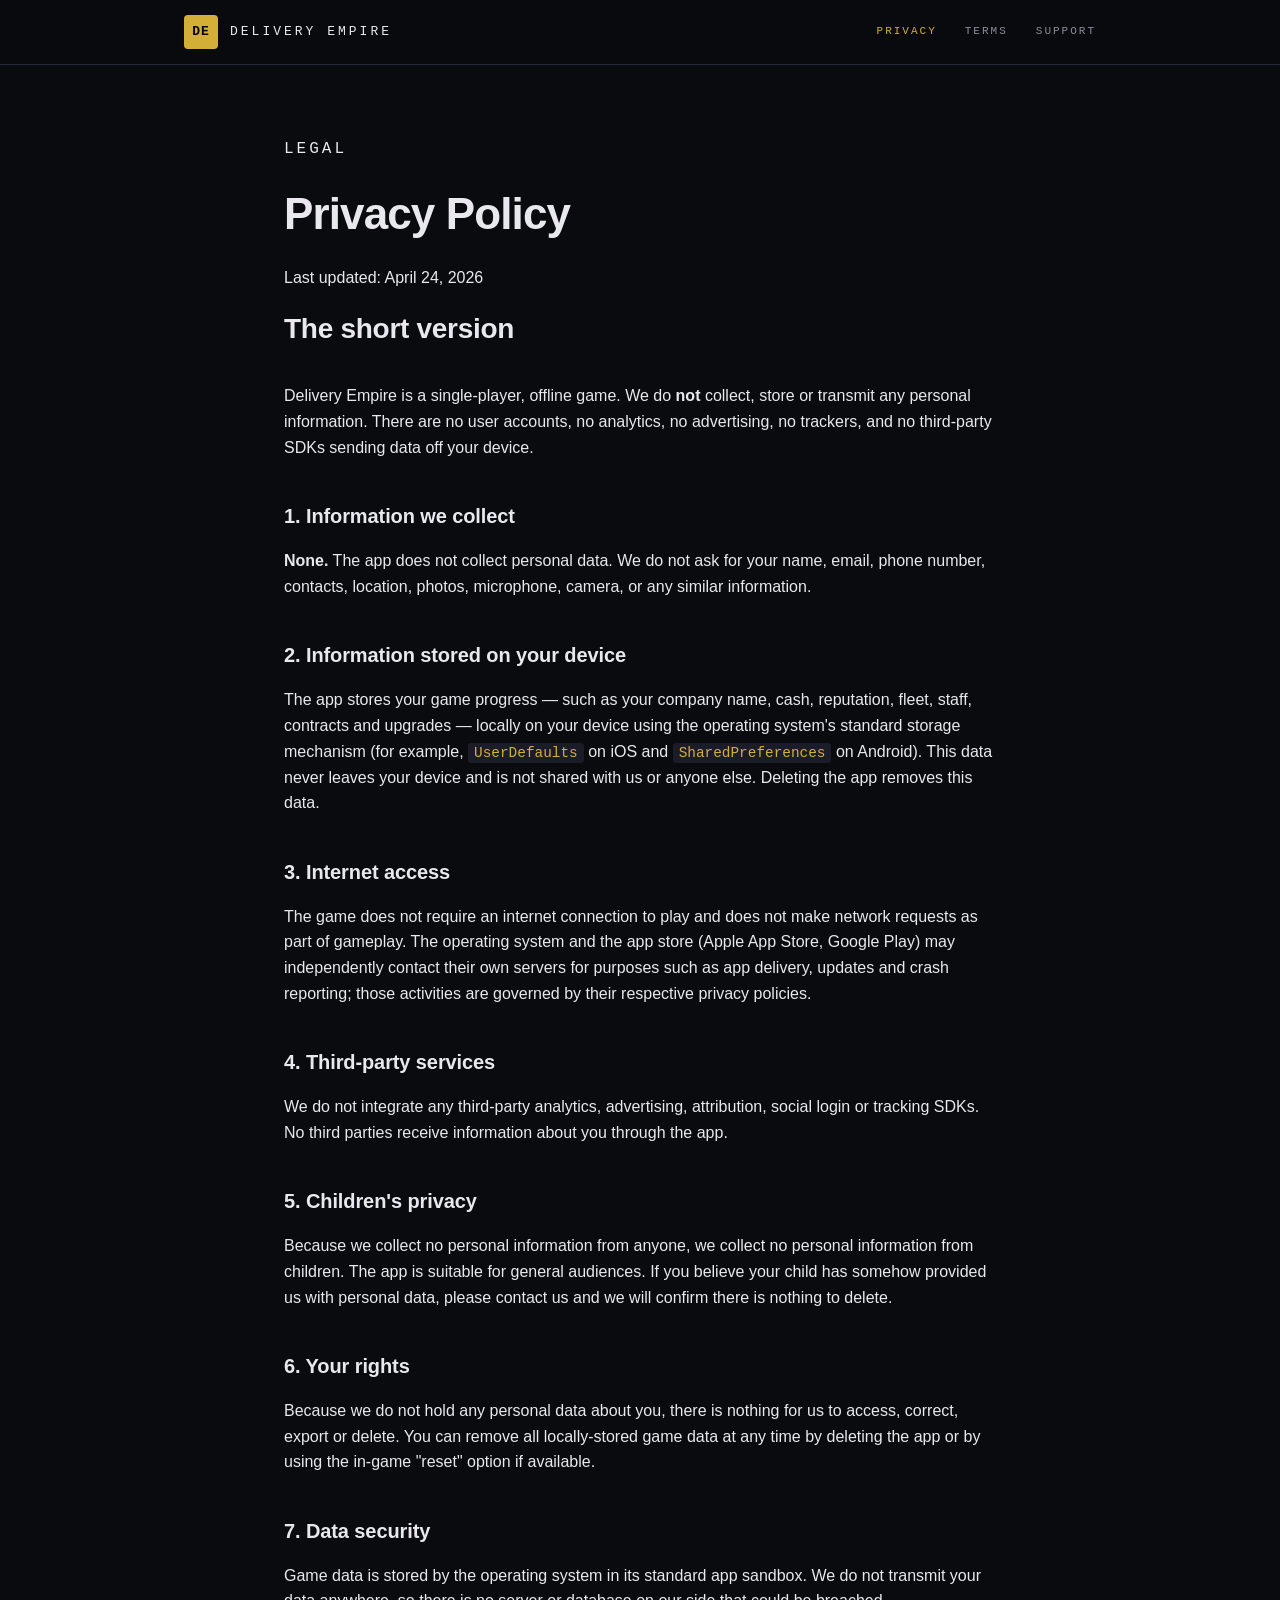
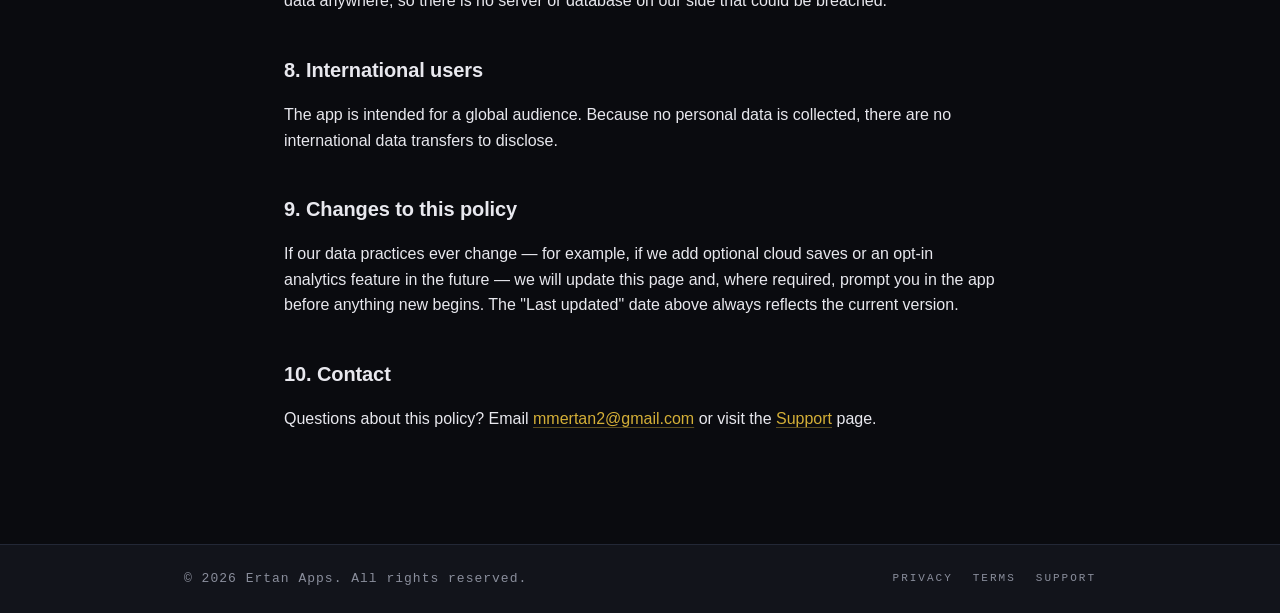
==== privacy.html @ a55fd9c7 "Initial site: landing, privacy, terms, support" ====
<!DOCTYPE html>
<html lang="en">
<head>
<meta charset="UTF-8">
<meta name="viewport" content="width=device-width, initial-scale=1.0">
<meta name="description" content="Privacy Policy for Delivery Empire.">
<title>Privacy Policy — Delivery Empire</title>
<link rel="stylesheet" href="style.css">
</head>
<body>
<header class="site-header">
  <div class="container header-row">
    <a class="brand" href="index.html">
      <span class="brand-mark">DE</span>
      <span class="brand-name">DELIVERY&nbsp;EMPIRE</span>
    </a>
    <nav class="site-nav">
      <a href="privacy.html" class="active">Privacy</a>
      <a href="terms.html">Terms</a>
      <a href="support.html">Support</a>
    </nav>
  </div>
</header>

<main>
  <article class="doc container">
    <p class="eyebrow">LEGAL</p>
    <h1>Privacy Policy</h1>
    <p class="muted">Last updated: April 24, 2026</p>

    <h2>The short version</h2>
    <p>
      Delivery Empire is a single-player, offline game. We do <strong>not</strong>
      collect, store or transmit any personal information. There are no user
      accounts, no analytics, no advertising, no trackers, and no third-party
      SDKs sending data off your device.
    </p>

    <h2>1. Information we collect</h2>
    <p>
      <strong>None.</strong> The app does not collect personal data. We do not
      ask for your name, email, phone number, contacts, location, photos,
      microphone, camera, or any similar information.
    </p>

    <h2>2. Information stored on your device</h2>
    <p>
      The app stores your game progress — such as your company name, cash,
      reputation, fleet, staff, contracts and upgrades — locally on your
      device using the operating system's standard storage mechanism
      (for example, <code>UserDefaults</code> on iOS and
      <code>SharedPreferences</code> on Android). This data never leaves your
      device and is not shared with us or anyone else. Deleting the app
      removes this data.
    </p>

    <h2>3. Internet access</h2>
    <p>
      The game does not require an internet connection to play and does not
      make network requests as part of gameplay. The operating system and the
      app store (Apple App Store, Google Play) may independently contact their
      own servers for purposes such as app delivery, updates and crash
      reporting; those activities are governed by their respective privacy
      policies.
    </p>

    <h2>4. Third-party services</h2>
    <p>
      We do not integrate any third-party analytics, advertising, attribution,
      social login or tracking SDKs. No third parties receive information
      about you through the app.
    </p>

    <h2>5. Children's privacy</h2>
    <p>
      Because we collect no personal information from anyone, we collect no
      personal information from children. The app is suitable for general
      audiences. If you believe your child has somehow provided us with
      personal data, please contact us and we will confirm there is nothing
      to delete.
    </p>

    <h2>6. Your rights</h2>
    <p>
      Because we do not hold any personal data about you, there is nothing
      for us to access, correct, export or delete. You can remove all
      locally-stored game data at any time by deleting the app or by using
      the in-game "reset" option if available.
    </p>

    <h2>7. Data security</h2>
    <p>
      Game data is stored by the operating system in its standard app
      sandbox. We do not transmit your data anywhere, so there is no server
      or database on our side that could be breached.
    </p>

    <h2>8. International users</h2>
    <p>
      The app is intended for a global audience. Because no personal data is
      collected, there are no international data transfers to disclose.
    </p>

    <h2>9. Changes to this policy</h2>
    <p>
      If our data practices ever change — for example, if we add optional
      cloud saves or an opt-in analytics feature in the future — we will
      update this page and, where required, prompt you in the app before
      anything new begins. The "Last updated" date above always reflects the
      current version.
    </p>

    <h2>10. Contact</h2>
    <p>
      Questions about this policy? Email
      <a href="mailto:mmertan2@gmail.com">mmertan2@gmail.com</a>
      or visit the <a href="support.html">Support</a> page.
    </p>
  </article>
</main>

<footer class="site-footer">
  <div class="container footer-row">
    <p>&copy; <span id="year"></span> Ertan Apps. All rights reserved.</p>
    <nav>
      <a href="privacy.html">Privacy</a>
      <a href="terms.html">Terms</a>
      <a href="support.html">Support</a>
    </nav>
  </div>
</footer>

<script>document.getElementById('year').textContent = new Date().getFullYear();</script>
</body>
</html>
---- style.css ----
/* Delivery Empire — site stylesheet
   Dark, monospaced, gold-accented to match the in-game design system. */

:root {
  --bg:          #0a0b0f;
  --bg-raised:  #12141b;
  --bg-soft:    #1a1d27;
  --border:     #232836;
  --border-soft:#1a1d27;
  --text:       #e8e8ee;
  --dim:        #8a8e9c;
  --dim-2:      #5a5e6c;
  --gold:       #d4af37;
  --gold-soft:  #b88f1f;
  --purple:     #8a6fd8;
  --red:        #d04a4a;
}

* { box-sizing: border-box; }

html, body {
  margin: 0;
  padding: 0;
  background: var(--bg);
  color: var(--text);
  font-family: -apple-system, BlinkMacSystemFont, "Segoe UI", Roboto, Helvetica, Arial, sans-serif;
  font-size: 16px;
  line-height: 1.6;
  -webkit-font-smoothing: antialiased;
  -moz-osx-font-smoothing: grayscale;
}

body {
  display: flex;
  flex-direction: column;
  min-height: 100vh;
}

main { flex: 1; }

.container {
  max-width: 960px;
  margin: 0 auto;
  padding: 0 24px;
}

/* ---------- Header ---------- */

.site-header {
  border-bottom: 1px solid var(--border);
  background: rgba(10, 11, 15, 0.85);
  backdrop-filter: blur(8px);
  position: sticky;
  top: 0;
  z-index: 10;
}

.header-row {
  display: flex;
  align-items: center;
  justify-content: space-between;
  height: 64px;
}

.brand {
  display: flex;
  align-items: center;
  gap: 12px;
  text-decoration: none;
  color: var(--text);
}

.brand-mark {
  width: 34px;
  height: 34px;
  display: inline-flex;
  align-items: center;
  justify-content: center;
  background: var(--gold);
  color: #000;
  font-family: "SF Mono", Menlo, Consolas, monospace;
  font-weight: 700;
  font-size: 13px;
  letter-spacing: 1px;
  border-radius: 4px;
}

.brand-name {
  font-family: "SF Mono", Menlo, Consolas, monospace;
  font-size: 13px;
  letter-spacing: 3px;
  color: var(--text);
}

.site-nav {
  display: flex;
  gap: 28px;
}

.site-nav a {
  font-family: "SF Mono", Menlo, Consolas, monospace;
  font-size: 11px;
  letter-spacing: 2px;
  text-transform: uppercase;
  color: var(--dim);
  text-decoration: none;
  transition: color 0.15s ease;
}

.site-nav a:hover,
.site-nav a.active {
  color: var(--gold);
}

/* ---------- Hero ---------- */

.hero {
  padding: 96px 0 72px;
  border-bottom: 1px solid var(--border-soft);
  background:
    radial-gradient(ellipse at 20% 0%, rgba(212, 175, 55, 0.08), transparent 60%),
    radial-gradient(ellipse at 80% 100%, rgba(138, 111, 216, 0.06), transparent 60%);
}

.eyebrow {
  font-family: "SF Mono", Menlo, Consolas, monospace;
  font-size: 11px;
  letter-spacing: 3px;
  text-transform: uppercase;
  color: var(--gold);
  margin: 0 0 16px;
}

.hero h1 {
  font-size: clamp(36px, 6vw, 64px);
  line-height: 1.05;
  margin: 0 0 24px;
  letter-spacing: -0.02em;
  font-weight: 700;
}

.lede {
  font-size: 18px;
  color: var(--dim);
  max-width: 640px;
  margin: 0 0 32px;
}

.lede.muted { color: var(--dim); }

.cta-row {
  display: flex;
  flex-wrap: wrap;
  gap: 12px;
  margin-bottom: 24px;
}

.btn {
  display: inline-block;
  padding: 12px 24px;
  font-family: "SF Mono", Menlo, Consolas, monospace;
  font-size: 12px;
  letter-spacing: 2px;
  text-transform: uppercase;
  text-decoration: none;
  border-radius: 4px;
  border: 1px solid transparent;
  transition: background 0.15s ease, border-color 0.15s ease, color 0.15s ease;
  cursor: pointer;
}

.btn-primary {
  background: var(--gold);
  color: #000;
}
.btn-primary:hover { background: var(--gold-soft); }

.btn-ghost {
  background: transparent;
  color: var(--text);
  border-color: var(--border);
}
.btn-ghost:hover { border-color: var(--gold); color: var(--gold); }

.btn-disabled {
  background: var(--bg-soft);
  color: var(--dim-2);
  border-color: var(--border);
  cursor: not-allowed;
}

.platforms {
  font-family: "SF Mono", Menlo, Consolas, monospace;
  font-size: 11px;
  letter-spacing: 3px;
  color: var(--dim-2);
  margin: 24px 0 0;
}

/* ---------- Features ---------- */

.features {
  padding: 80px 0;
  border-bottom: 1px solid var(--border-soft);
}

.features h2,
.download h2,
.doc h1 + p + h2:first-of-type {
  font-size: 28px;
  margin: 0 0 32px;
  letter-spacing: -0.01em;
}

.feature-grid {
  display: grid;
  grid-template-columns: repeat(auto-fit, minmax(260px, 1fr));
  gap: 20px;
}

.feature {
  background: var(--bg-raised);
  border: 1px solid var(--border);
  border-radius: 6px;
  padding: 24px;
  transition: border-color 0.15s ease;
}
.feature:hover { border-color: var(--gold); }

.feature h3 {
  margin: 0 0 8px;
  font-size: 16px;
  color: var(--gold);
  font-family: "SF Mono", Menlo, Consolas, monospace;
  letter-spacing: 1px;
}

.feature p {
  margin: 0;
  color: var(--dim);
  font-size: 14px;
}

/* ---------- Download ---------- */

.download {
  padding: 80px 0;
  text-align: center;
}

/* ---------- Doc pages (privacy, terms, support) ---------- */

.doc {
  max-width: 760px;
  padding-top: 72px;
  padding-bottom: 96px;
}

.doc h1 {
  font-size: clamp(32px, 5vw, 44px);
  margin: 0 0 8px;
  letter-spacing: -0.02em;
}

.doc h2 {
  font-size: 20px;
  margin: 40px 0 12px;
  letter-spacing: -0.005em;
  color: var(--text);
}

.doc h3 {
  font-size: 16px;
  margin: 24px 0 8px;
  color: var(--gold);
}

.doc p,
.doc li {
  color: var(--text);
  font-size: 16px;
}

.doc ul {
  padding-left: 20px;
  color: var(--text);
}

.doc li + li { margin-top: 6px; }

.doc a {
  color: var(--gold);
  text-decoration: underline;
  text-underline-offset: 3px;
  text-decoration-color: rgba(212, 175, 55, 0.4);
}
.doc a:hover { text-decoration-color: var(--gold); }

.doc code {
  font-family: "SF Mono", Menlo, Consolas, monospace;
  background: var(--bg-soft);
  padding: 2px 6px;
  border-radius: 3px;
  font-size: 0.9em;
  color: var(--gold);
}

.muted { color: var(--dim); }

/* ---------- Footer ---------- */

.site-footer {
  border-top: 1px solid var(--border);
  background: var(--bg-raised);
  padding: 24px 0;
  margin-top: auto;
}

.footer-row {
  display: flex;
  flex-wrap: wrap;
  gap: 16px;
  align-items: center;
  justify-content: space-between;
}

.site-footer p {
  margin: 0;
  color: var(--dim);
  font-size: 13px;
  font-family: "SF Mono", Menlo, Consolas, monospace;
  letter-spacing: 1px;
}

.site-footer nav {
  display: flex;
  gap: 20px;
}

.site-footer nav a {
  color: var(--dim);
  text-decoration: none;
  font-family: "SF Mono", Menlo, Consolas, monospace;
  font-size: 11px;
  letter-spacing: 2px;
  text-transform: uppercase;
}
.site-footer nav a:hover { color: var(--gold); }

/* ---------- Small screens ---------- */

@media (max-width: 600px) {
  .header-row { height: 56px; }
  .site-nav { gap: 16px; }
  .site-nav a { font-size: 10px; letter-spacing: 1.5px; }
  .brand-name { display: none; }
  .hero { padding: 64px 0 48px; }
  .features, .download { padding: 56px 0; }
  .doc { padding-top: 48px; padding-bottom: 64px; }
}
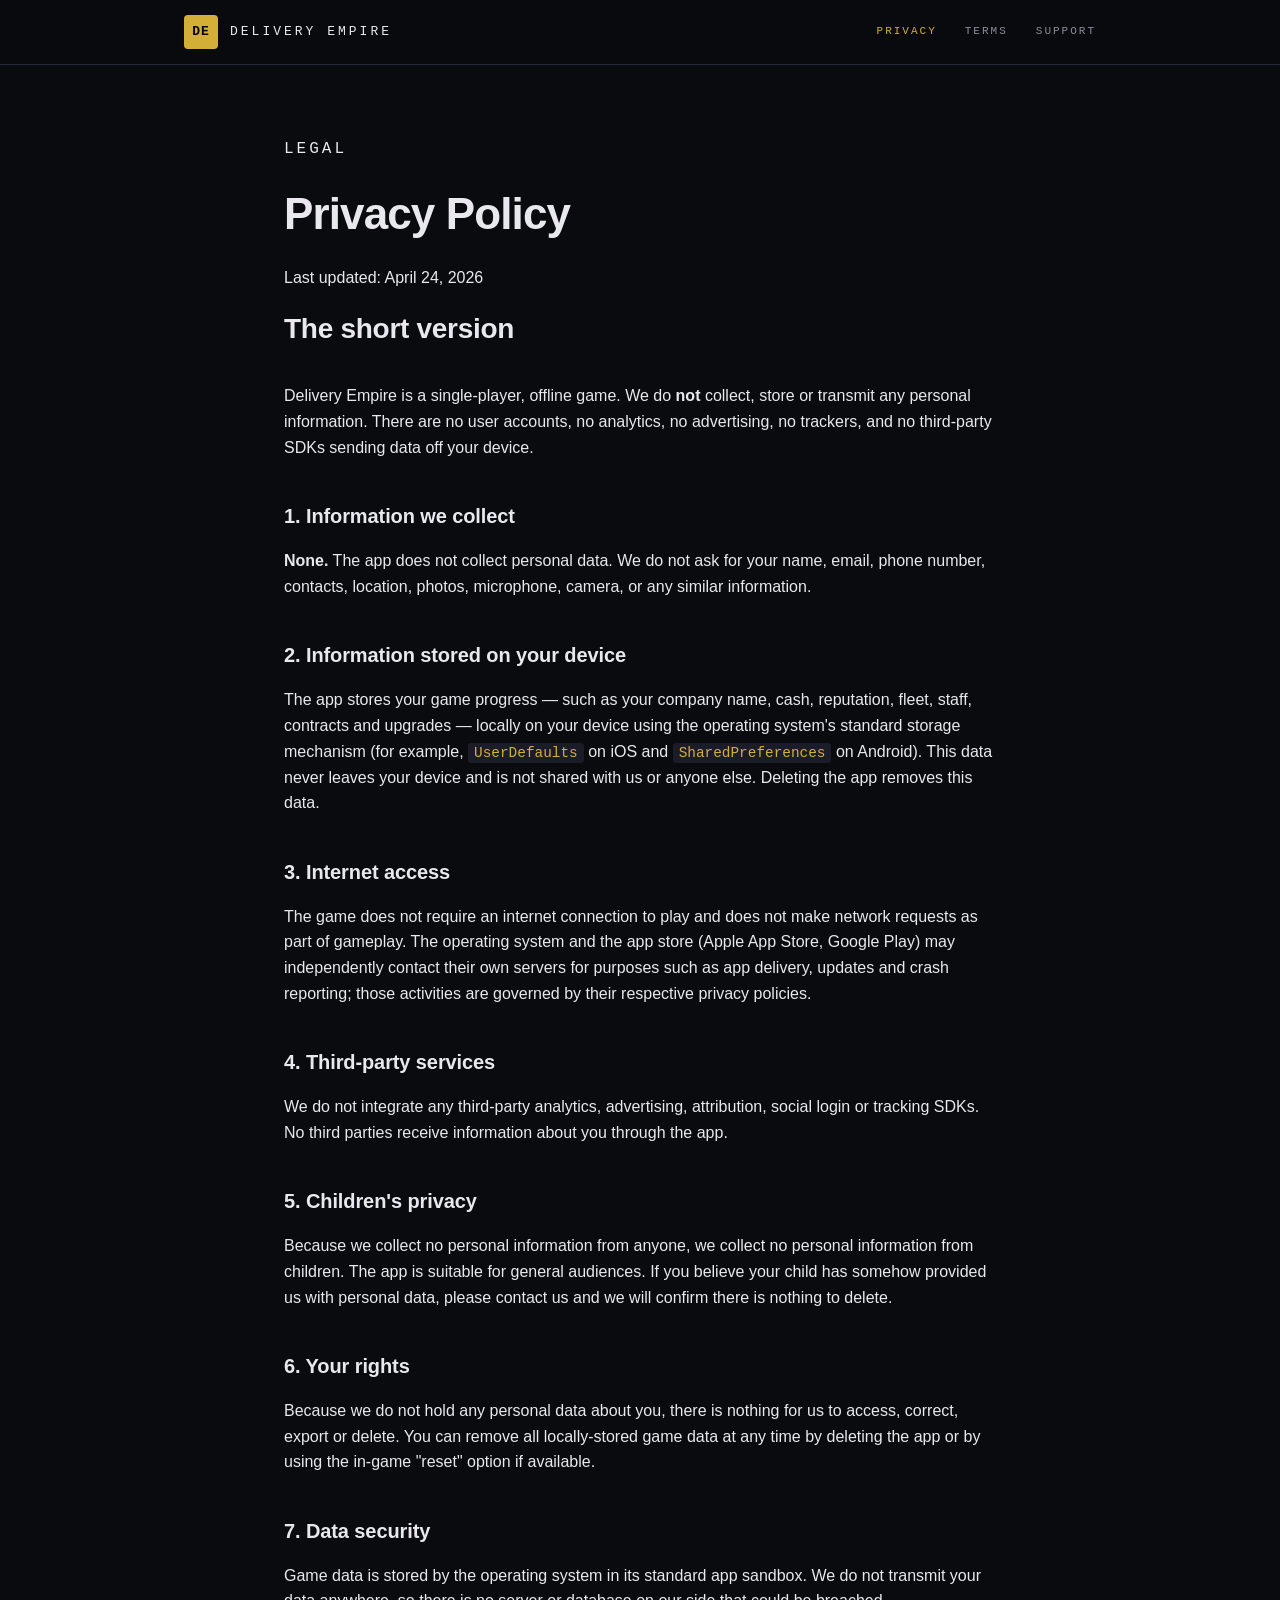
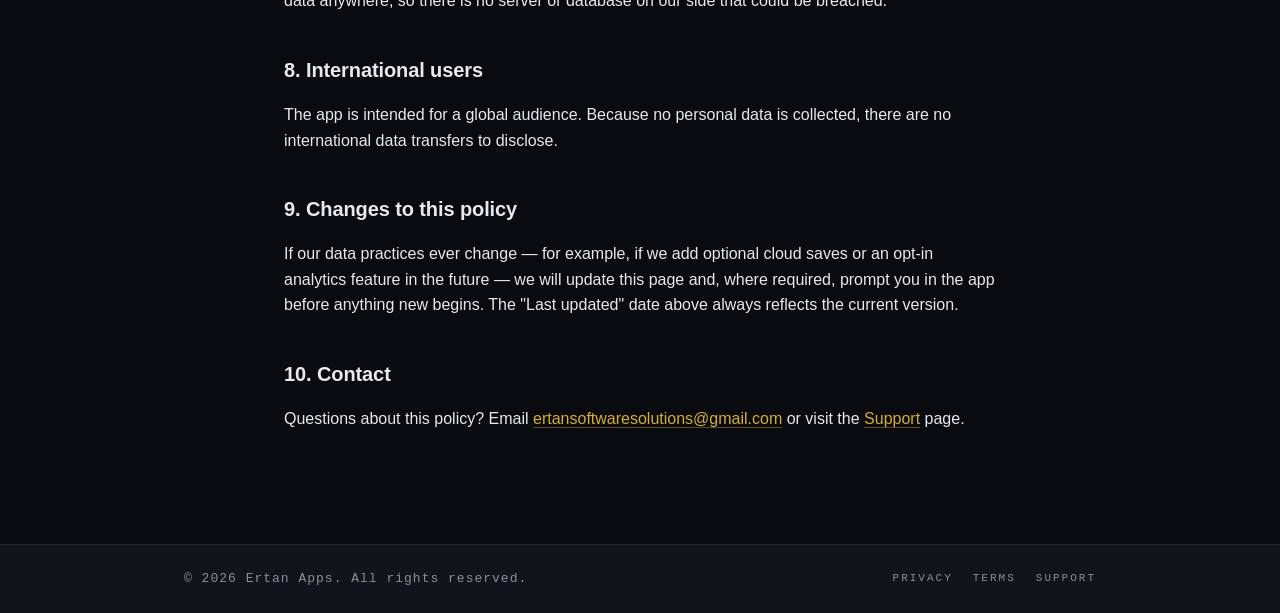
==== commit 9bfdb409: "Update contact email to ertansoftwaresolutions@gmail.com" ====
--- a/privacy.html
+++ b/privacy.html
@@ -113,7 +113,7 @@
     <h2>10. Contact</h2>
     <p>
       Questions about this policy? Email
-      <a href="mailto:mmertan2@gmail.com">mmertan2@gmail.com</a>
+      <a href="mailto:ertansoftwaresolutions@gmail.com">ertansoftwaresolutions@gmail.com</a>
       or visit the <a href="support.html">Support</a> page.
     </p>
   </article>
